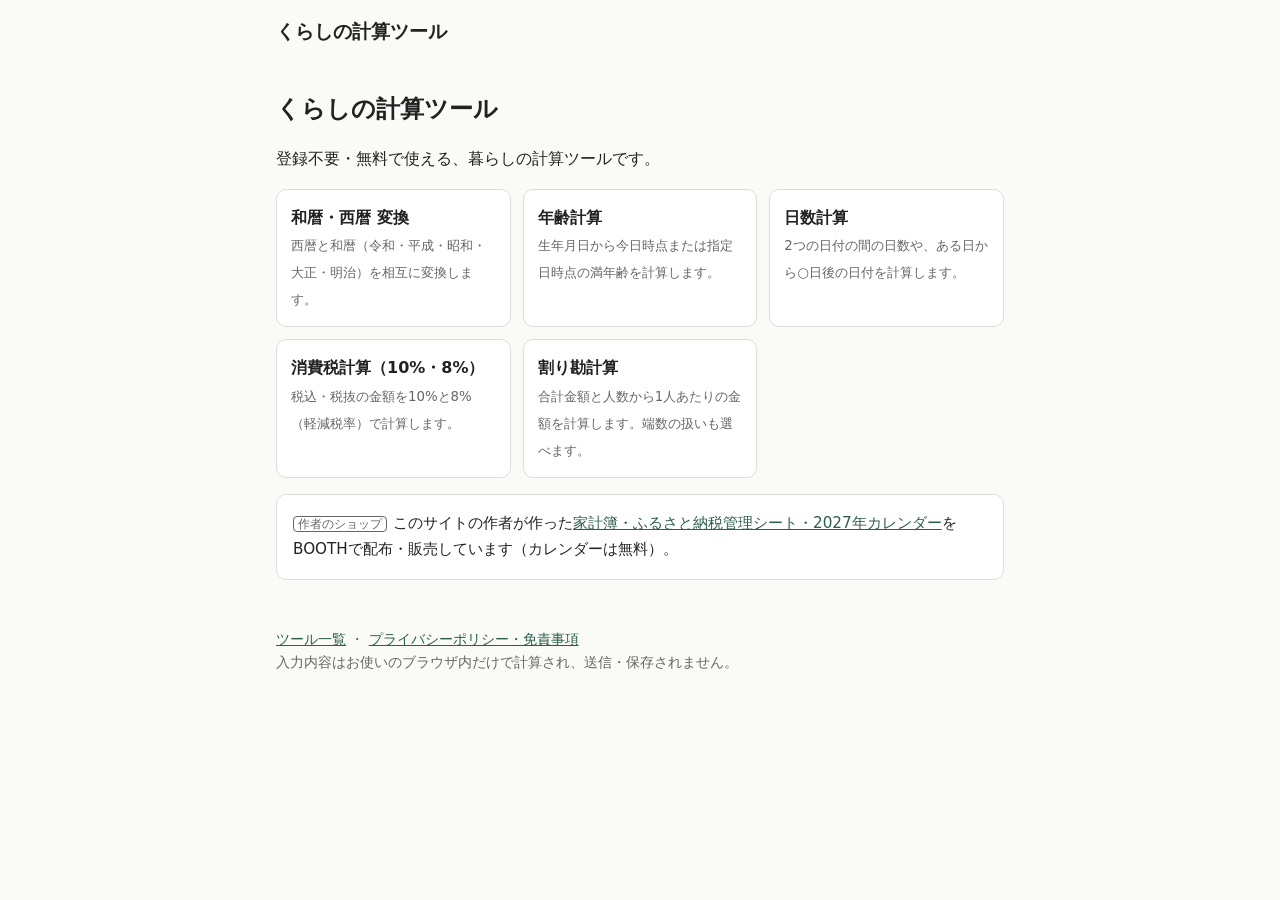
==== index.html @ f3d8cfd7 "Add くらしの計算ツール static site Co-Authored-By: Claude Opus 5.5 <noreply@anthropic.com> Claude-Session: ht" ====
<!doctype html><html lang="ja"><head><meta charset="utf-8"><meta name="viewport" content="width=device-width,initial-scale=1">
<title>くらしの計算ツール | くらしの計算ツール</title><meta name="description" content="和暦変換・年齢・日数・消費税・割り勘など、暮らしで使う計算をすぐにできる無料ツール集です。"><link rel="stylesheet" href="style.css"></head>
<body><header><a href="./">くらしの計算ツール</a></header><main><h1>くらしの計算ツール</h1><p>登録不要・無料で使える、暮らしの計算ツールです。</p><div class="grid"><a href="wareki.html"><b>和暦・西暦 変換</b><br><small>西暦と和暦（令和・平成・昭和・大正・明治）を相互に変換します。</small></a><a href="age.html"><b>年齢計算</b><br><small>生年月日から今日時点または指定日時点の満年齢を計算します。</small></a><a href="days.html"><b>日数計算</b><br><small>2つの日付の間の日数や、ある日から○日後の日付を計算します。</small></a><a href="tax.html"><b>消費税計算（10%・8%）</b><br><small>税込・税抜の金額を10%と8%（軽減税率）で計算します。</small></a><a href="warikan.html"><b>割り勘計算</b><br><small>合計金額と人数から1人あたりの金額を計算します。端数の扱いも選べます。</small></a></div><div class="card shop"><span class="tag">作者のショップ</span>このサイトの作者が作った<a href="https://booth.pm/" rel="noopener">家計簿・ふるさと納税管理シート・2027年カレンダー</a>をBOOTHで配布・販売しています（カレンダーは無料）。</div></main>
<footer><a href="./">ツール一覧</a> ・ <a href="privacy.html">プライバシーポリシー・免責事項</a><br>入力内容はお使いのブラウザ内だけで計算され、送信・保存されません。</footer></body></html>
---- style.css ----
:root{--bg:#fafaf7;--fg:#222;--sub:#666;--acc:#2e5e4e;--card:#fff;--line:#ddd}
@media (prefers-color-scheme:dark){:root{--bg:#161816;--fg:#eee;--sub:#aaa;--acc:#7cc4a8;--card:#1f221f;--line:#333}}
*{box-sizing:border-box}body{margin:0;background:var(--bg);color:var(--fg);font-family:system-ui,"Hiragino Sans","Noto Sans JP",Meiryo,sans-serif;line-height:1.7}
header,main,footer{max-width:760px;margin:0 auto;padding:16px}header a{color:var(--fg);text-decoration:none;font-weight:700;font-size:1.2rem}
a{color:var(--acc)}h1{font-size:1.5rem;margin:.5rem 0 1rem}.card{background:var(--card);border:1px solid var(--line);border-radius:10px;padding:16px;margin:16px 0}
label{display:block;margin:.6rem 0 .2rem;font-weight:600}input,select{font-size:1rem;padding:8px;border:1px solid var(--line);border-radius:6px;background:var(--bg);color:var(--fg);width:100%;max-width:320px}
.out{font-size:1.3rem;font-weight:700;margin-top:1rem;color:var(--acc)}.grid{display:grid;grid-template-columns:repeat(auto-fit,minmax(220px,1fr));gap:12px}
.grid a{display:block;padding:14px;border:1px solid var(--line);border-radius:10px;background:var(--card);text-decoration:none;color:var(--fg)}.grid small{color:var(--sub)}
.shop{font-size:.95rem}.shop .tag{font-size:.75rem;border:1px solid var(--sub);color:var(--sub);border-radius:4px;padding:0 4px;margin-right:6px}
table{border-collapse:collapse;width:100%}td,th{border:1px solid var(--line);padding:6px;text-align:center}footer{color:var(--sub);font-size:.85rem}
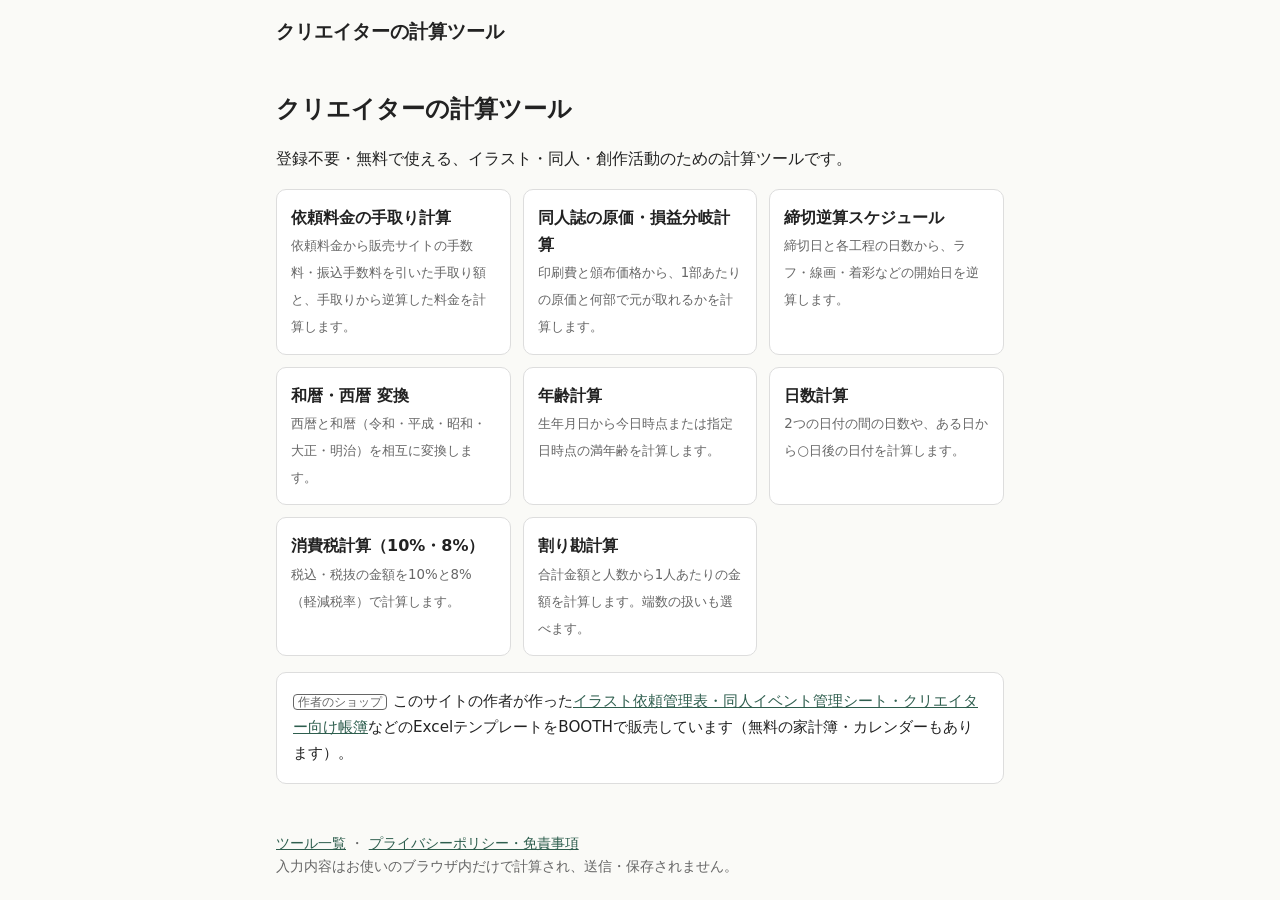
==== commit 677daeb5: "Add creator calculators, sitemap Co-Authored-By: Claude Opus 5.5 <noreply@anthropic.com> Claude-Sess" ====
--- a/index.html
+++ b/index.html
@@ -1,4 +1,4 @@
 <!doctype html><html lang="ja"><head><meta charset="utf-8"><meta name="viewport" content="width=device-width,initial-scale=1">
-<title>くらしの計算ツール | くらしの計算ツール</title><meta name="description" content="和暦変換・年齢・日数・消費税・割り勘など、暮らしで使う計算をすぐにできる無料ツール集です。"><link rel="stylesheet" href="style.css"></head>
-<body><header><a href="./">くらしの計算ツール</a></header><main><h1>くらしの計算ツール</h1><p>登録不要・無料で使える、暮らしの計算ツールです。</p><div class="grid"><a href="wareki.html"><b>和暦・西暦 変換</b><br><small>西暦と和暦（令和・平成・昭和・大正・明治）を相互に変換します。</small></a><a href="age.html"><b>年齢計算</b><br><small>生年月日から今日時点または指定日時点の満年齢を計算します。</small></a><a href="days.html"><b>日数計算</b><br><small>2つの日付の間の日数や、ある日から○日後の日付を計算します。</small></a><a href="tax.html"><b>消費税計算（10%・8%）</b><br><small>税込・税抜の金額を10%と8%（軽減税率）で計算します。</small></a><a href="warikan.html"><b>割り勘計算</b><br><small>合計金額と人数から1人あたりの金額を計算します。端数の扱いも選べます。</small></a></div><div class="card shop"><span class="tag">作者のショップ</span>このサイトの作者が作った<a href="https://booth.pm/" rel="noopener">家計簿・ふるさと納税管理シート・2027年カレンダー</a>をBOOTHで配布・販売しています（カレンダーは無料）。</div></main>
+<title>クリエイターの計算ツール | クリエイターの計算ツール</title><meta name="description" content="依頼料金の手取り、同人誌の原価、締切の逆算など、イラストや同人活動で使う計算ができる無料ツール集です。"><link rel="stylesheet" href="style.css"></head>
+<body><header><a href="./">クリエイターの計算ツール</a></header><main><h1>クリエイターの計算ツール</h1><p>登録不要・無料で使える、イラスト・同人・創作活動のための計算ツールです。</p><div class="grid"><a href="commission-fee.html"><b>依頼料金の手取り計算</b><br><small>依頼料金から販売サイトの手数料・振込手数料を引いた手取り額と、手取りから逆算した料金を計算します。</small></a><a href="doujin-cost.html"><b>同人誌の原価・損益分岐計算</b><br><small>印刷費と頒布価格から、1部あたりの原価と何部で元が取れるかを計算します。</small></a><a href="deadline.html"><b>締切逆算スケジュール</b><br><small>締切日と各工程の日数から、ラフ・線画・着彩などの開始日を逆算します。</small></a><a href="wareki.html"><b>和暦・西暦 変換</b><br><small>西暦と和暦（令和・平成・昭和・大正・明治）を相互に変換します。</small></a><a href="age.html"><b>年齢計算</b><br><small>生年月日から今日時点または指定日時点の満年齢を計算します。</small></a><a href="days.html"><b>日数計算</b><br><small>2つの日付の間の日数や、ある日から○日後の日付を計算します。</small></a><a href="tax.html"><b>消費税計算（10%・8%）</b><br><small>税込・税抜の金額を10%と8%（軽減税率）で計算します。</small></a><a href="warikan.html"><b>割り勘計算</b><br><small>合計金額と人数から1人あたりの金額を計算します。端数の扱いも選べます。</small></a></div><div class="card shop"><span class="tag">作者のショップ</span>このサイトの作者が作った<a href="https://kurashitools.booth.pm/" rel="noopener">イラスト依頼管理表・同人イベント管理シート・クリエイター向け帳簿</a>などのExcelテンプレートをBOOTHで販売しています（無料の家計簿・カレンダーもあります）。</div></main>
 <footer><a href="./">ツール一覧</a> ・ <a href="privacy.html">プライバシーポリシー・免責事項</a><br>入力内容はお使いのブラウザ内だけで計算され、送信・保存されません。</footer></body></html>
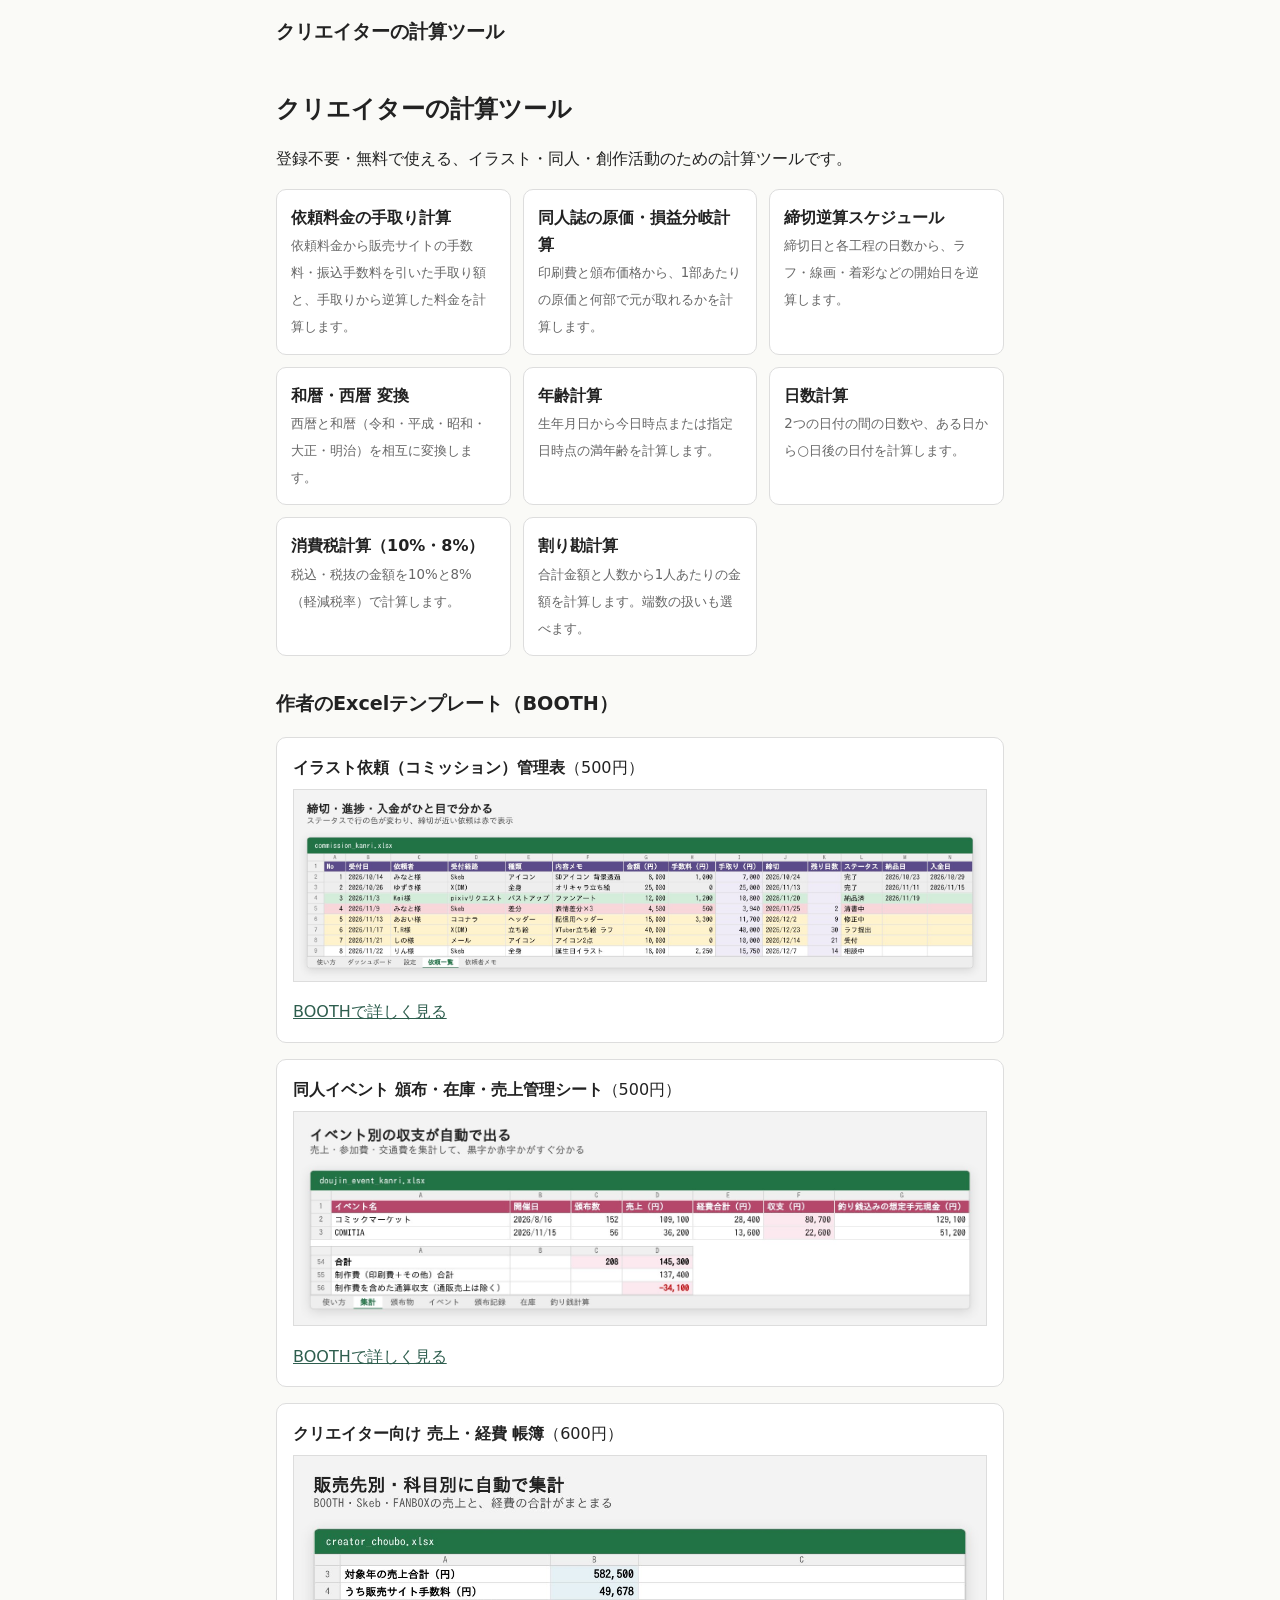
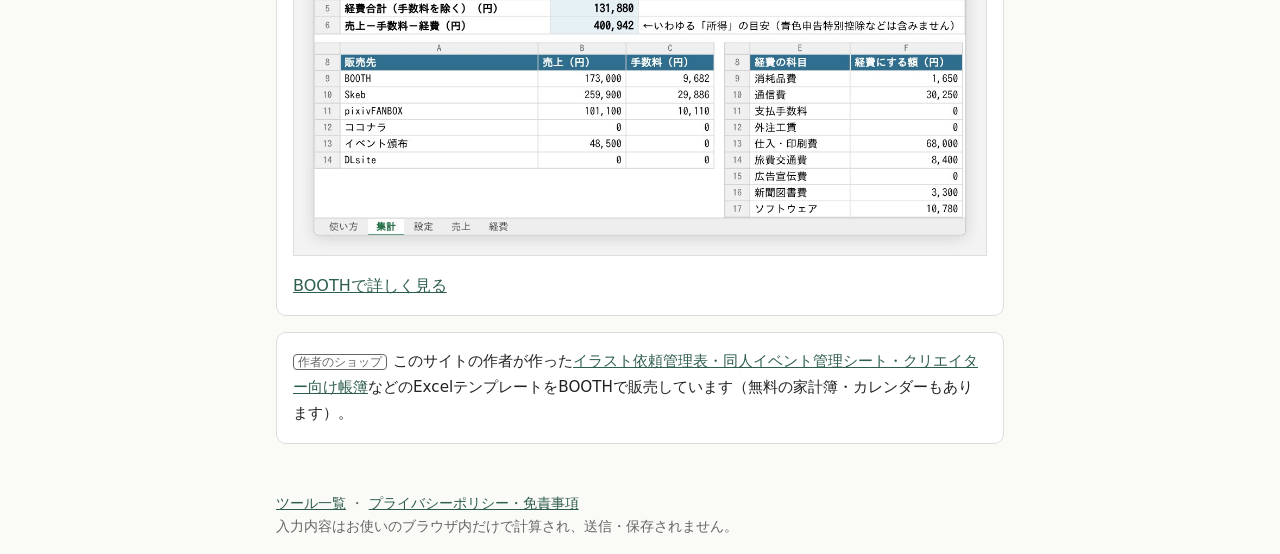
==== commit 5dc9993e: "Show product previews on index Co-Authored-By: Claude Opus 5.5 <noreply@anthropic.com> Claude-Sessio" ====
--- a/index.html
+++ b/index.html
@@ -1,4 +1,4 @@
 <!doctype html><html lang="ja"><head><meta charset="utf-8"><meta name="viewport" content="width=device-width,initial-scale=1">
 <title>クリエイターの計算ツール | クリエイターの計算ツール</title><meta name="description" content="依頼料金の手取り、同人誌の原価、締切の逆算など、イラストや同人活動で使う計算ができる無料ツール集です。"><link rel="stylesheet" href="style.css"></head>
-<body><header><a href="./">クリエイターの計算ツール</a></header><main><h1>クリエイターの計算ツール</h1><p>登録不要・無料で使える、イラスト・同人・創作活動のための計算ツールです。</p><div class="grid"><a href="commission-fee.html"><b>依頼料金の手取り計算</b><br><small>依頼料金から販売サイトの手数料・振込手数料を引いた手取り額と、手取りから逆算した料金を計算します。</small></a><a href="doujin-cost.html"><b>同人誌の原価・損益分岐計算</b><br><small>印刷費と頒布価格から、1部あたりの原価と何部で元が取れるかを計算します。</small></a><a href="deadline.html"><b>締切逆算スケジュール</b><br><small>締切日と各工程の日数から、ラフ・線画・着彩などの開始日を逆算します。</small></a><a href="wareki.html"><b>和暦・西暦 変換</b><br><small>西暦と和暦（令和・平成・昭和・大正・明治）を相互に変換します。</small></a><a href="age.html"><b>年齢計算</b><br><small>生年月日から今日時点または指定日時点の満年齢を計算します。</small></a><a href="days.html"><b>日数計算</b><br><small>2つの日付の間の日数や、ある日から○日後の日付を計算します。</small></a><a href="tax.html"><b>消費税計算（10%・8%）</b><br><small>税込・税抜の金額を10%と8%（軽減税率）で計算します。</small></a><a href="warikan.html"><b>割り勘計算</b><br><small>合計金額と人数から1人あたりの金額を計算します。端数の扱いも選べます。</small></a></div><div class="card shop"><span class="tag">作者のショップ</span>このサイトの作者が作った<a href="https://kurashitools.booth.pm/" rel="noopener">イラスト依頼管理表・同人イベント管理シート・クリエイター向け帳簿</a>などのExcelテンプレートをBOOTHで販売しています（無料の家計簿・カレンダーもあります）。</div></main>
+<body><header><a href="./">クリエイターの計算ツール</a></header><main><h1>クリエイターの計算ツール</h1><p>登録不要・無料で使える、イラスト・同人・創作活動のための計算ツールです。</p><div class="grid"><a href="commission-fee.html"><b>依頼料金の手取り計算</b><br><small>依頼料金から販売サイトの手数料・振込手数料を引いた手取り額と、手取りから逆算した料金を計算します。</small></a><a href="doujin-cost.html"><b>同人誌の原価・損益分岐計算</b><br><small>印刷費と頒布価格から、1部あたりの原価と何部で元が取れるかを計算します。</small></a><a href="deadline.html"><b>締切逆算スケジュール</b><br><small>締切日と各工程の日数から、ラフ・線画・着彩などの開始日を逆算します。</small></a><a href="wareki.html"><b>和暦・西暦 変換</b><br><small>西暦と和暦（令和・平成・昭和・大正・明治）を相互に変換します。</small></a><a href="age.html"><b>年齢計算</b><br><small>生年月日から今日時点または指定日時点の満年齢を計算します。</small></a><a href="days.html"><b>日数計算</b><br><small>2つの日付の間の日数や、ある日から○日後の日付を計算します。</small></a><a href="tax.html"><b>消費税計算（10%・8%）</b><br><small>税込・税抜の金額を10%と8%（軽減税率）で計算します。</small></a><a href="warikan.html"><b>割り勘計算</b><br><small>合計金額と人数から1人あたりの金額を計算します。端数の扱いも選べます。</small></a></div><h2 style="font-size:1.2rem;margin-top:2rem">作者のExcelテンプレート（BOOTH）</h2><div class="card"><b>イラスト依頼（コミッション）管理表</b>（500円）<br><img src="img/commission_1.jpg" alt="イラスト依頼（コミッション）管理表の画面例" style="width:100%;height:auto;margin:8px 0;border:1px solid var(--line)"><a href="https://kurashitools.booth.pm/items/9210066" rel="noopener">BOOTHで詳しく見る</a></div><div class="card"><b>同人イベント 頒布・在庫・売上管理シート</b>（500円）<br><img src="img/doujin_1.jpg" alt="同人イベント 頒布・在庫・売上管理シートの画面例" style="width:100%;height:auto;margin:8px 0;border:1px solid var(--line)"><a href="https://kurashitools.booth.pm/items/9210067" rel="noopener">BOOTHで詳しく見る</a></div><div class="card"><b>クリエイター向け 売上・経費 帳簿</b>（600円）<br><img src="img/tax_1.jpg" alt="クリエイター向け 売上・経費 帳簿の画面例" style="width:100%;height:auto;margin:8px 0;border:1px solid var(--line)"><a href="https://kurashitools.booth.pm/items/9210071" rel="noopener">BOOTHで詳しく見る</a></div><div class="card shop"><span class="tag">作者のショップ</span>このサイトの作者が作った<a href="https://kurashitools.booth.pm/" rel="noopener">イラスト依頼管理表・同人イベント管理シート・クリエイター向け帳簿</a>などのExcelテンプレートをBOOTHで販売しています（無料の家計簿・カレンダーもあります）。</div></main>
 <footer><a href="./">ツール一覧</a> ・ <a href="privacy.html">プライバシーポリシー・免責事項</a><br>入力内容はお使いのブラウザ内だけで計算され、送信・保存されません。</footer></body></html>
